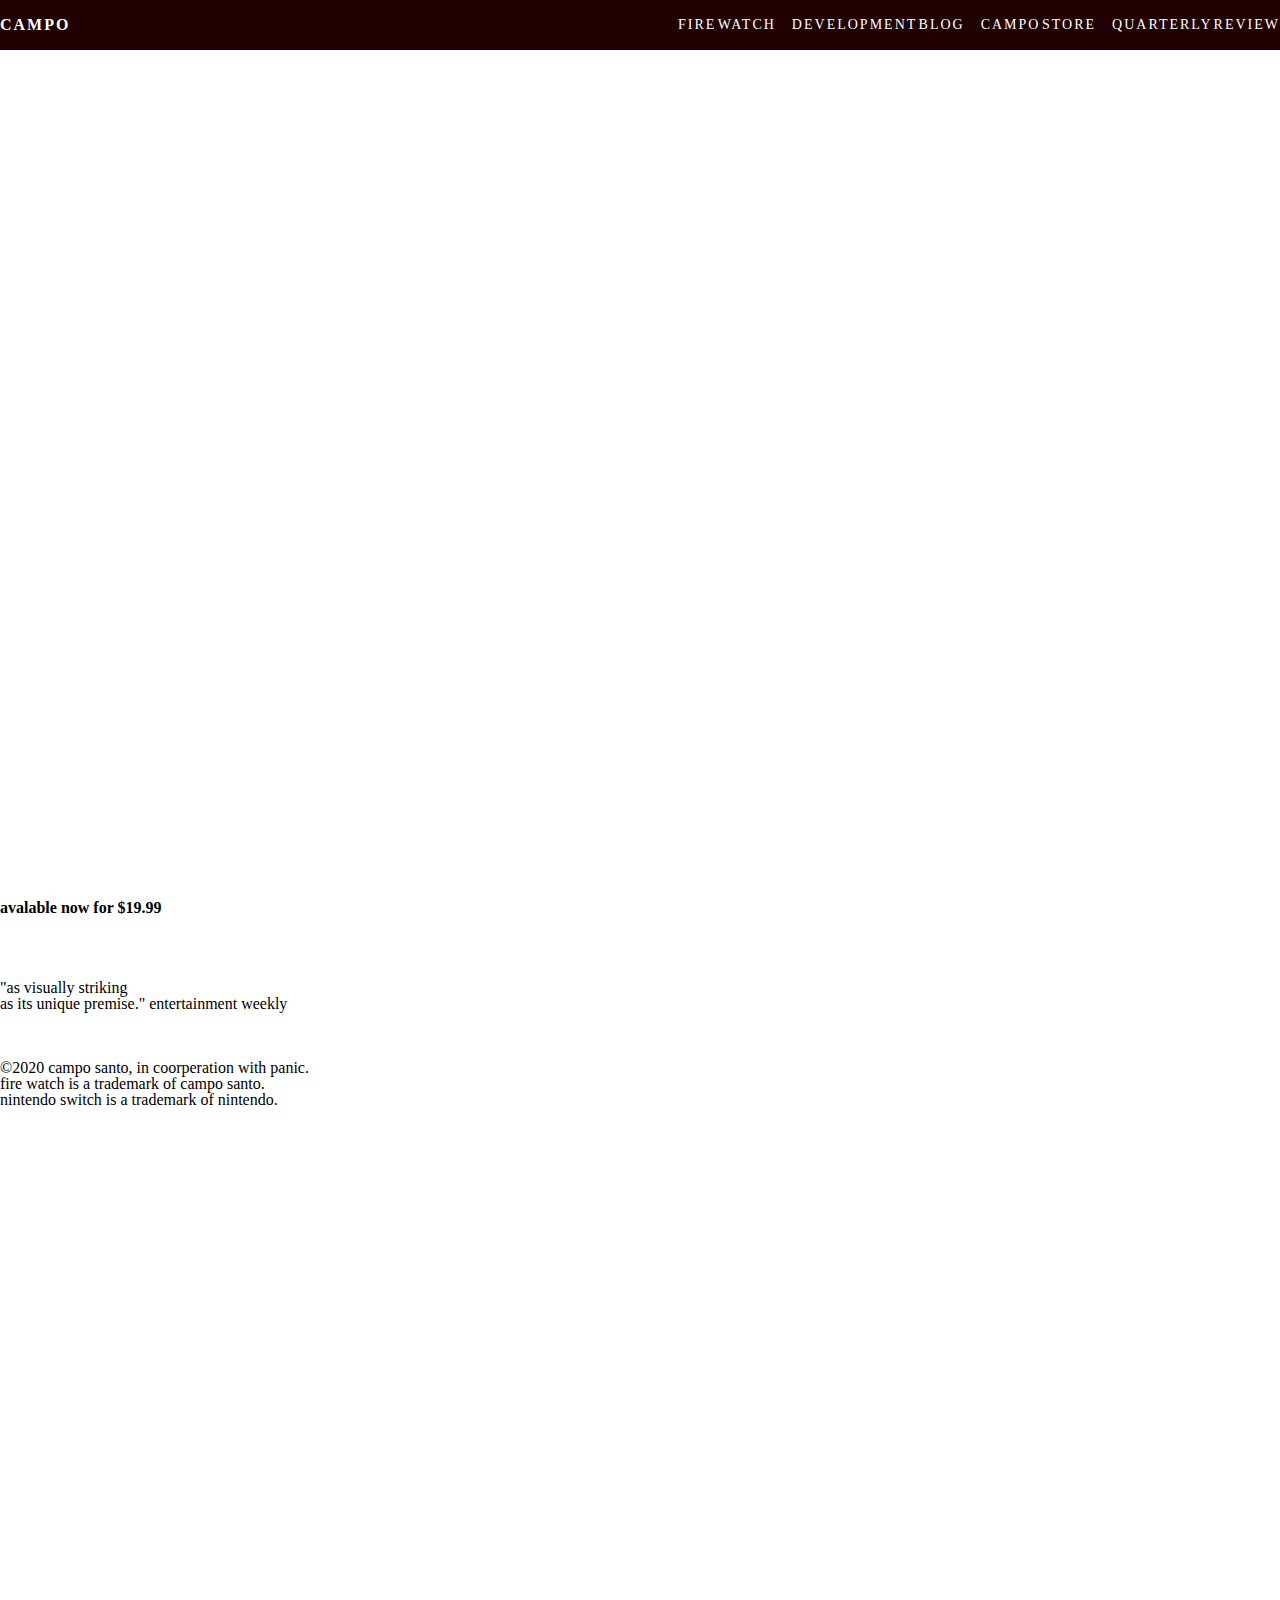
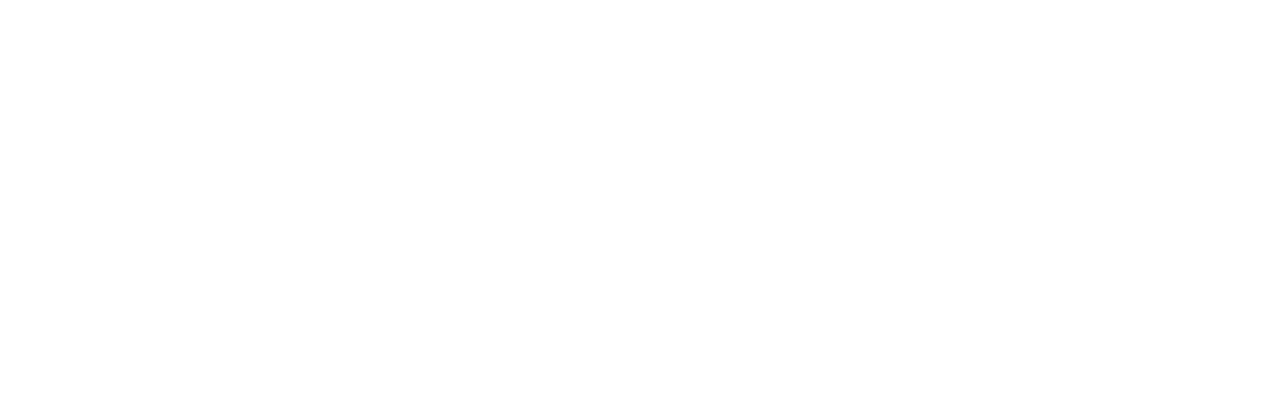
==== html/main.html @ 14230b08 "basic file setting" ====
<!DOCTYPE html>
<html lang="en">
<head>
    <meta charset="UTF-8"/>
    <meta name="viewport" content="width=device-width, initial-scale=1.0"/>
    <link rel="stylesheet" href="../css/base/common.css"/>
    <link rel="stylesheet" href="../css/base/reset.css"/>
    <title>Parallax</title>
</head>
<body>
  <div id="wrap">
    <header id="headBox">
      <h1><a href="./main.html">campo santo</a></h1>
      <nav id="navBox">
        <h2 class="hidden">global navigation</h2>
        <ul>
          <li><a href="#">fire watch</a></li>
          <li><a href="#">development blog</a></li>
          <li><a href="#">campo store</a></li>
          <li><a href="#">quarterly review</a></li>
        </ul>
      </nav>
    </header>
    <main id="main">
    <article id="viewBox">
      <h2 class="hidden">fire watch illust</h2>
      <p class="hidden">(what is fire watch?)</p>
      <!-- parallax 이미지 배치 -->
      <!-- <div class="view1"></div> -->
    </article>
    <article class="links">
      <h2>avalable now for $19.99</h2>
      <ul>
        <li><a href="#">windows max linux</a></li>
        <li><a href="#">nintendo switch</a></li>
        <li><a href="#">playstation 4</a></li>
        <li><a href="#">xbox one</a></li>
      </ul>
    </article>
    <article class="video"></article>
    <article class="game_intro">
      <h5></h5>
      <p class="game_intro_left"></p>
      <p class="game_intro_right"></p>
    </article>
    <article class="links">
      <ul>
        <li><a href="#"></a></li>
      </ul>
      <ul>
        <li><a href="#"></a></li>
        <li><a href="#"></a></li>
      </ul>
    </article>
    <article class="screenshots">
      <ul>
        <li><a href="#"></a></li>
        <li><a href="#"></a></li>
        <li><a href="#"></a></li>
        <li><a href="#"></a></li>
      </ul>
    </article>
    <article class="quote">
      <span>"as visually striking <br />
        as its unique premise."</span>
      <span>entertainment weekly</span>
    </article>
  </main>
  <footer id="footer">
    <div class="footer-support">
      <ul>
        <li><a href="#">tech support</a></li>
        <li><a href="#">streaming & let's plays</a></li>
      </ul>
    </div>
    <div class="footer-language">
      <a href="#">日本語に関する情報</a>
    </div>
    <p>©2020 campo santo, in coorperation with panic. <br/>
      fire watch is a trademark of campo santo. <br />
      nintendo switch is a trademark of nintendo.</p>
    <ul>
      <li><a href="#"></a></li>
      <li><a href="#"></a></li>
    </ul>
  </footer>
  </div>
<!-- <div id="wrap">
    <header id="headBox">
      <h1><a href="./parallax.html">fire watch</a></h1>
      <nav id="navBox">
        <h2 class="hidden">global navigation</h2>
        <ul>
          <li><a href="#">fire watch</a></li>
          <li><a href="#">development blog</a></li>
          <li><a href="#">campo store</a></li>
          <li><a href="#">quarterly review</a></li>
        </ul>
      </nav>
    </header>
    <article id="viewBox">
      <h2 class="hidden">fire watch</h2>
      <p class="hidden">description of fire watch</p>
       parallax이미지 배치 
      <div class="view_1"></div>
      <div class="view_2"></div>
      <div class="view_3"></div>
      <div class="view_4"></div>
      <div class="view_5"></div>
      <div class="view_6"></div>
      <div class="view_7"></div>
      <div class="view_8"></div>
      <div class="view_9"></div>
    </article>
    <article id="gameNarrBox">
      <h2>description of the game</h2>
      <div class="no_data"></div>
    </article>
    <article id="sampleBox">
      <h2>demo img</h2>
      <ul class="hidden_wrap">
        <li><a href="#"><span>description of the game img 1</span></a></li>
        <li><a href="#"><span>description of the game img 2</span></a></li>
        <li><a href="#"><span>description of the game img 3</span></a></li>
        <li><a href="#"><span>description of the game img 4</span></a></li>
      </ul>
    </article>
    <footer id="footBox">
      <h2>game infomation</h2>
      <p>©2020 CAMPO SANTO, IN COOPERATION WITH PANIC.<br />
        FIREWATCH IS A TRADEMARK OF CAMPO SANTO.<br />      
        NINTENDO SWITCH IS A TRADEMARK OF NINTENDO.</p>
    </footer>
  </div> -->
  
    <!-- script -->
    <script src="../js/main.js"></script>
</body>
</html>
---- css/base/common.css ----
/* common */
.hidden {
    display: block;
    width: 0;
    height: 0;
    overflow: hidden;
}

a {
    display: block;
}

#wrap {
    width: 100%;
    height: auto;
    min-height: 125rem;
}

#headBox {
    width: 100%;
    height: 50px;
    position: absolute;
    top: 0;
    left: 0;
    background-color: #210002;
    line-height: 3.125rem;
    text-transform: uppercase;
    letter-spacing: 0.125rem;
    word-spacing: -0.25rem;
}

h1 {
    width: 7rem;
    height: 100%;
    float: left;
    background-color: #fa0;
    overflow: hidden;
    font-size: 0.875rem;
}

#navBox {
    float: right;
    width: auto;
    height: 100%;
}

#navBox > ul {
    width: auto;
    min-width: 25rem;
    height: 100%;
    font-size: 14px;
}

#navBox > ul > li {
    float: left;
    width: auto;
    height: 100%;
}

#navBox > ul > li:not(:first-child) {
    margin-left: 1rem;
}

#navBox a {
    width: auto;
    height: 100%;
}


#viewBox {
    width: 100%;
    height: 100vh;
    min-height: 500px;
    position: relative;
}

@media screen and (max-width: 599px) {
    #viewBox {
        background-image: url("../img/keyart-mobile.jpg");
        background-position: 50% 0;
        background-repeat: no-repeat;
        background-size: cover;
    }

    #viewBox > div {
        display: none;
    }

};
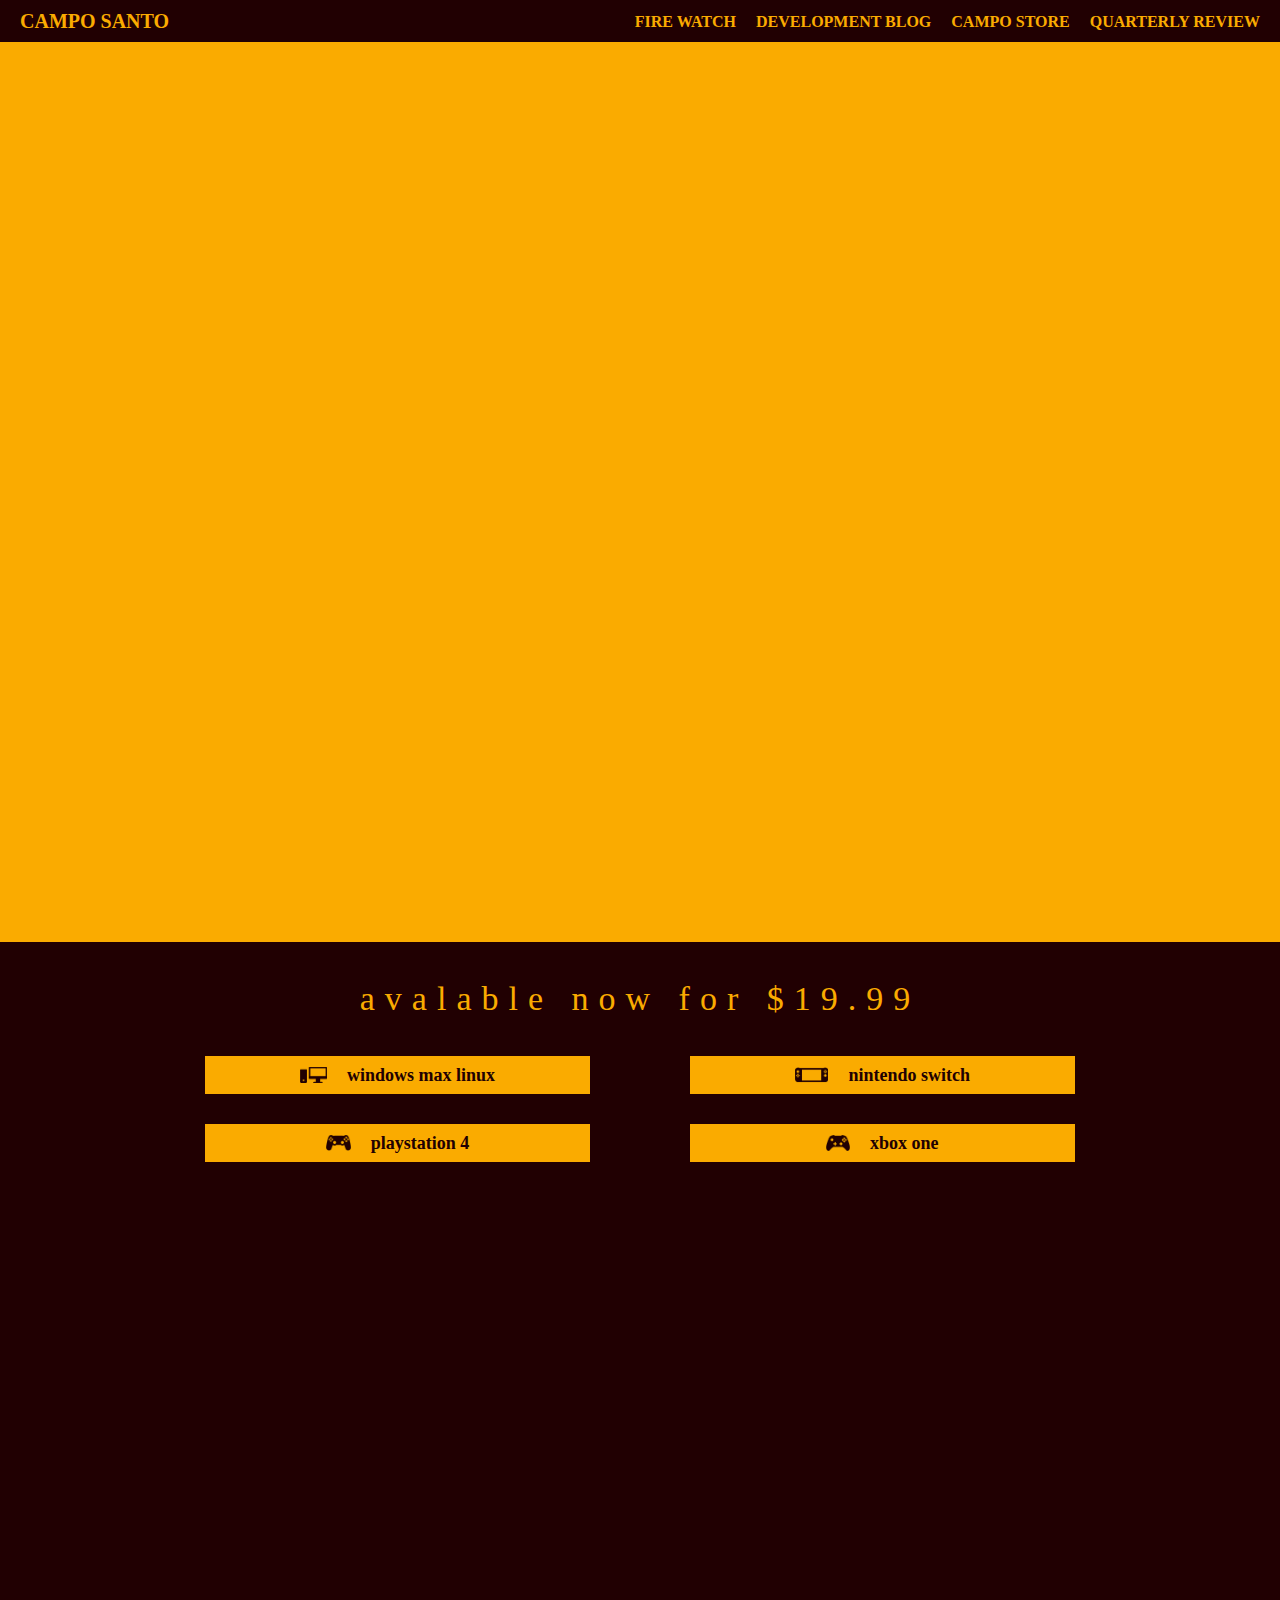
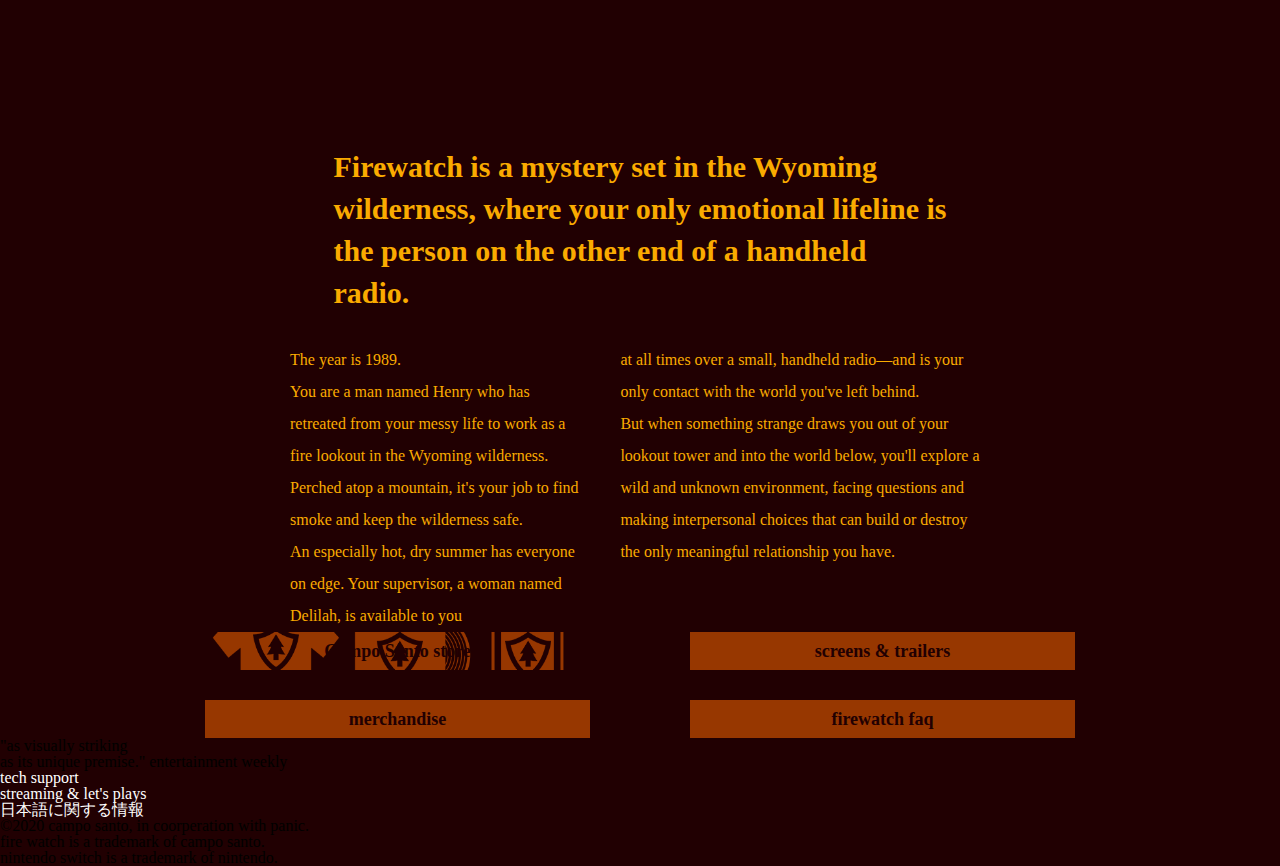
==== commit 126ab1c8: "main pc css" ====
--- a/html/main.html
+++ b/html/main.html
@@ -13,7 +13,7 @@
       <h1><a href="./main.html">campo santo</a></h1>
       <nav id="navBox">
         <h2 class="hidden">global navigation</h2>
-        <ul>
+        <ul class="navBox-menu">
           <li><a href="#">fire watch</a></li>
           <li><a href="#">development blog</a></li>
           <li><a href="#">campo store</a></li>
@@ -22,35 +22,52 @@
       </nav>
     </header>
     <main id="main">
-    <article id="viewBox">
+    <article class="viewBox">
       <h2 class="hidden">fire watch illust</h2>
       <p class="hidden">(what is fire watch?)</p>
       <!-- parallax 이미지 배치 -->
-      <!-- <div class="view1"></div> -->
+      <!-- <div class="viewBox__img"></div> -->
     </article>
     <article class="links">
       <h2>avalable now for $19.99</h2>
-      <ul>
-        <li><a href="#">windows max linux</a></li>
-        <li><a href="#">nintendo switch</a></li>
-        <li><a href="#">playstation 4</a></li>
-        <li><a href="#">xbox one</a></li>
+      <div class="links-inner">
+      <ul class="links-inner__box">
+        <li><a href="#"><span><img src="../img/buyicon_pc.png">windows max linux</span></a></li>
+        <li><a href="#"><span><img src="../img/buyicon_ps4.png">playstation 4</span></a></li>
       </ul>
+        <ul class="links-inner__box">
+          <li><a href="#"><span><img src="../img/buyicon_switch.png">nintendo switch</span></a></li>
+        <li><a href="#"><span><img src="../img/buyicon_xbone.png">xbox one</span></a></li>
+        </ul>
+</div>
     </article>
-    <article class="video"></article>
+    <article class="video">
+      <div class="video__video">
+        <iframe width="900" height="506" src="https://www.youtube.com/embed/T-qmLZfMvKU" frameborder="0" allow="accelerometer; autoplay; clipboard-write; encrypted-media; gyroscope; picture-in-picture" allowfullscreen></iframe>
+      </div>
+    </article>
     <article class="game_intro">
       <h5></h5>
+      <div class="game_intro__text">
       <p class="game_intro_left"></p>
       <p class="game_intro_right"></p>
+    </div>
     </article>
     <article class="links">
-      <ul>
-        <li><a href="#"></a></li>
+      <div class="links-inner">
+      <ul  class="links-inner__box icon">
+        <li>
+          <a href="#">Campo Santo store</a>
+        </li>
+        <li>
+          <a href="#">merchandise</a>
+        </li>
       </ul>
-      <ul>
-        <li><a href="#"></a></li>
-        <li><a href="#"></a></li>
+      <ul class="links-inner__box icon">
+        <li><a href="#">screens & trailers</a></li>
+        <li><a href="#">firewatch faq</a></li>
       </ul>
+    </div>
     </article>
     <article class="screenshots">
       <ul>
@@ -85,54 +102,6 @@
     </ul>
   </footer>
   </div>
-<!-- <div id="wrap">
-    <header id="headBox">
-      <h1><a href="./parallax.html">fire watch</a></h1>
-      <nav id="navBox">
-        <h2 class="hidden">global navigation</h2>
-        <ul>
-          <li><a href="#">fire watch</a></li>
-          <li><a href="#">development blog</a></li>
-          <li><a href="#">campo store</a></li>
-          <li><a href="#">quarterly review</a></li>
-        </ul>
-      </nav>
-    </header>
-    <article id="viewBox">
-      <h2 class="hidden">fire watch</h2>
-      <p class="hidden">description of fire watch</p>
-       parallax이미지 배치 
-      <div class="view_1"></div>
-      <div class="view_2"></div>
-      <div class="view_3"></div>
-      <div class="view_4"></div>
-      <div class="view_5"></div>
-      <div class="view_6"></div>
-      <div class="view_7"></div>
-      <div class="view_8"></div>
-      <div class="view_9"></div>
-    </article>
-    <article id="gameNarrBox">
-      <h2>description of the game</h2>
-      <div class="no_data"></div>
-    </article>
-    <article id="sampleBox">
-      <h2>demo img</h2>
-      <ul class="hidden_wrap">
-        <li><a href="#"><span>description of the game img 1</span></a></li>
-        <li><a href="#"><span>description of the game img 2</span></a></li>
-        <li><a href="#"><span>description of the game img 3</span></a></li>
-        <li><a href="#"><span>description of the game img 4</span></a></li>
-      </ul>
-    </article>
-    <footer id="footBox">
-      <h2>game infomation</h2>
-      <p>©2020 CAMPO SANTO, IN COOPERATION WITH PANIC.<br />
-        FIREWATCH IS A TRADEMARK OF CAMPO SANTO.<br />      
-        NINTENDO SWITCH IS A TRADEMARK OF NINTENDO.</p>
-    </footer>
-  </div> -->
-  
     <!-- script -->
     <script src="../js/main.js"></script>
 </body>
--- a/css/base/common.css
+++ b/css/base/common.css
@@ -1,89 +1,97 @@
+@import "../style.css";
+
+:root {
+  /* color */
+  --color-back: #210002;
+  --color-dark-orange: #973700;
+  --color-orange: #a34300;
+  --color-yellow: #faab00;
+}
+
 /* common */
 .hidden {
-    display: block;
-    width: 0;
-    height: 0;
-    overflow: hidden;
+  display: block;
+  width: 0;
+  height: 0;
+  overflow: hidden;
 }
 
 a {
-    display: block;
+  display: block;
+  width: auto;
+  height: auto;
 }
 
 #wrap {
-    width: 100%;
-    height: auto;
-    min-height: 125rem;
+  width: 100%;
+  height: auto;
 }
 
 #headBox {
-    width: 100%;
-    height: 50px;
-    position: absolute;
-    top: 0;
-    left: 0;
-    background-color: #210002;
-    line-height: 3.125rem;
-    text-transform: uppercase;
-    letter-spacing: 0.125rem;
-    word-spacing: -0.25rem;
-}
-
-h1 {
-    width: 7rem;
-    height: 100%;
-    float: left;
-    background-color: #fa0;
-    overflow: hidden;
-    font-size: 0.875rem;
+  width: 100%;
+  height: auto;
+  text-transform: uppercase;
+  position: relative;
 }
 
 #navBox {
-    float: right;
-    width: auto;
-    height: 100%;
+  width: 100%;
+  height: 42px;
+  background-color: var(--color-back);
+  padding: 14px 20px;
+  box-sizing: border-box;
 }
 
-#navBox > ul {
-    width: auto;
-    min-width: 25rem;
-    height: 100%;
-    font-size: 14px;
+#main {
+  width: 100%;
+  height: auto;
+  background-color: var(--color-back);
 }
 
-#navBox > ul > li {
-    float: left;
-    width: auto;
-    height: 100%;
+.viewBox {
+  position: relative;
+  overflow: hidden;
+  width: 100%;
+  height: 100vh;
+  background-color: var(--color-yellow);
 }
 
-#navBox > ul > li:not(:first-child) {
-    margin-left: 1rem;
+.links {
+  width: 100%;
+  height: auto;
 }
 
-#navBox a {
-    width: auto;
-    height: 100%;
+.video {
+  width: 100%;
+  height: auto;
+  margin: 80px auto 120px;
 }
 
+.game_intro {
+  width: 100%;
+  max-width: 700px;
+  margin: 0 auto;
+  height: auto;
+  color: var(--color-yellow);
+  display: flex;
+  flex-direction: column;
+  align-items: center;
 
-#viewBox {
-    width: 100%;
-    height: 100vh;
-    min-height: 500px;
-    position: relative;
+  text-align: left;
 }
 
-@media screen and (max-width: 599px) {
-    #viewBox {
-        background-image: url("../img/keyart-mobile.jpg");
-        background-position: 50% 0;
-        background-repeat: no-repeat;
-        background-size: cover;
-    }
+.screenshots {
+  width: 100%;
+  height: auto;
+}
 
-    #viewBox > div {
-        display: none;
-    }
+.quote {
+  width: 100%;
+  height: auto;
+}
 
-};+#footer {
+  width: 100%;
+  height: auto;
+  background-color: var(--color-back);
+}
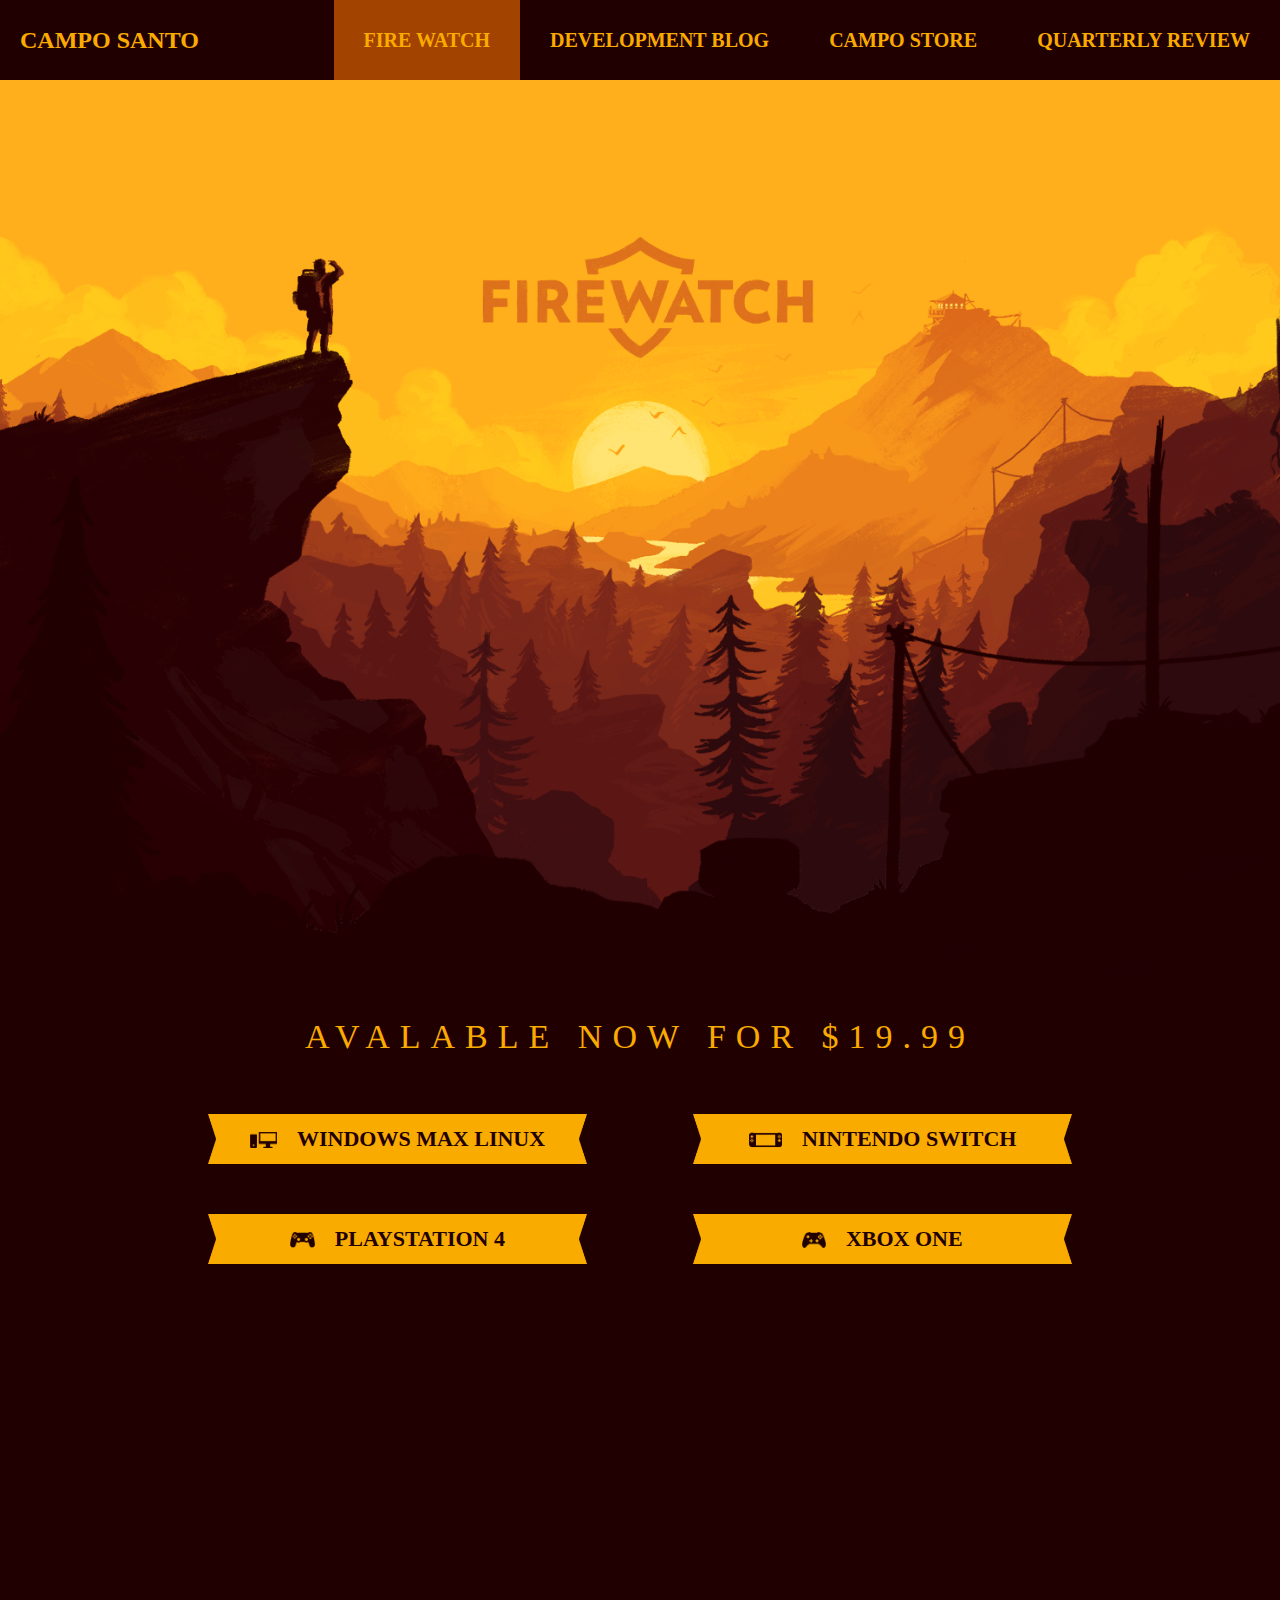
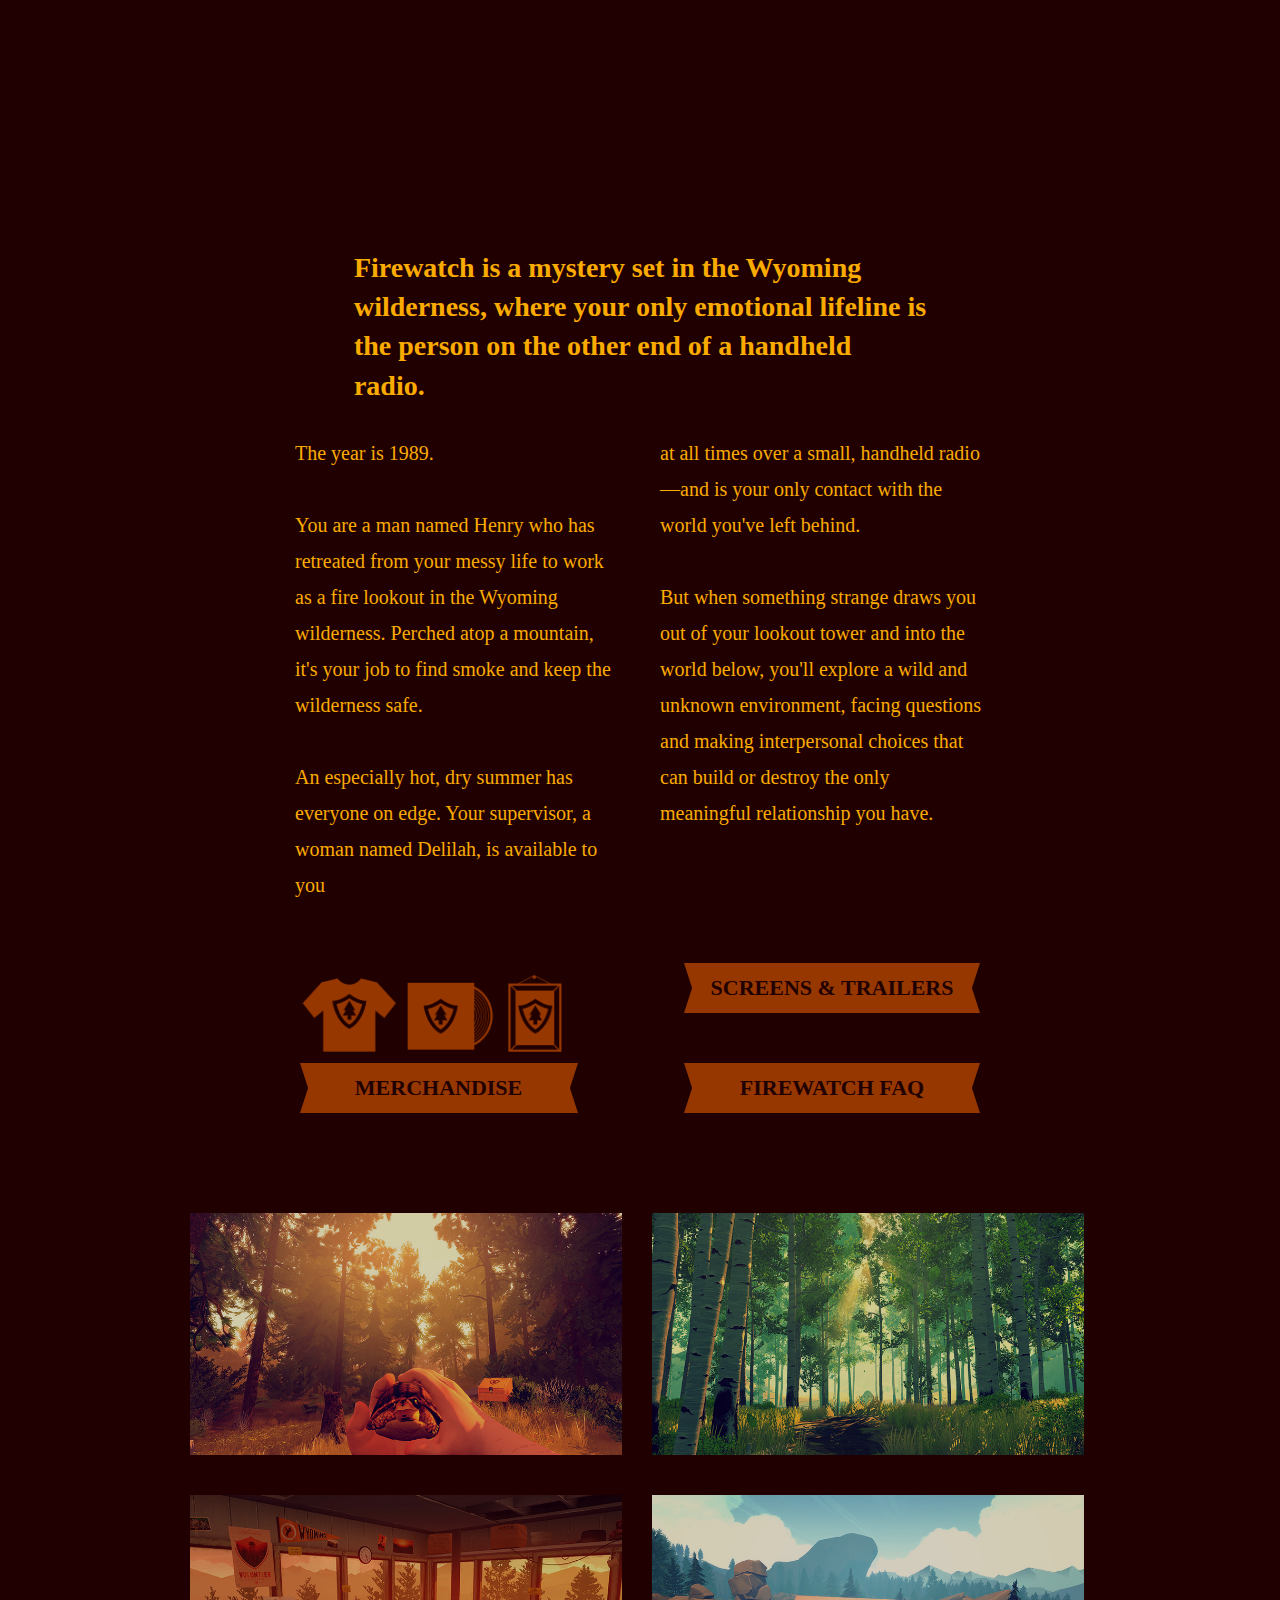
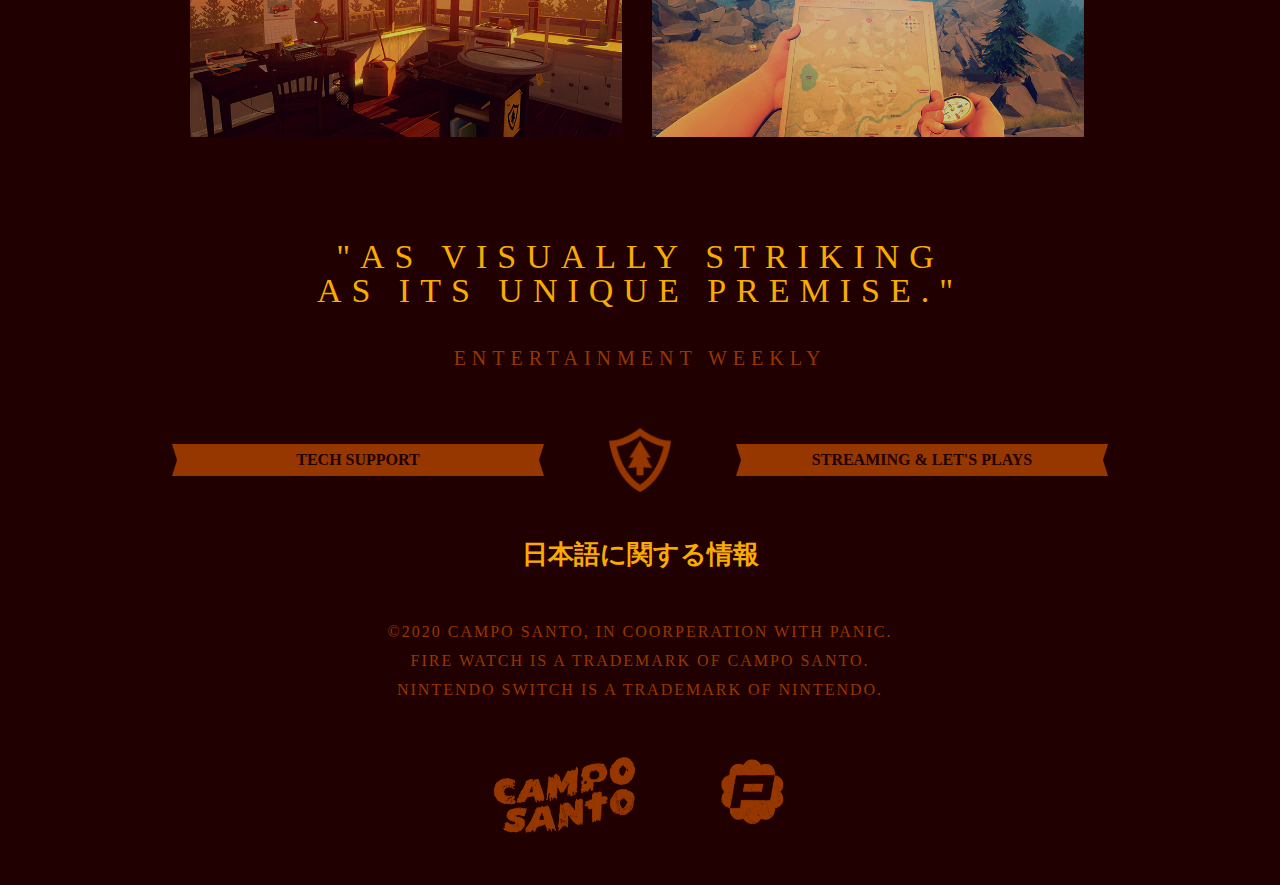
==== commit a312aeca: "finish css styling" ====
--- a/html/main.html
+++ b/html/main.html
@@ -25,8 +25,7 @@
     <article class="viewBox">
       <h2 class="hidden">fire watch illust</h2>
       <p class="hidden">(what is fire watch?)</p>
-      <!-- parallax 이미지 배치 -->
-      <!-- <div class="viewBox__img"></div> -->
+
     </article>
     <article class="links">
       <h2>avalable now for $19.99</h2>
@@ -55,31 +54,27 @@
     </article>
     <article class="links">
       <div class="links-inner">
-      <ul  class="links-inner__box icon">
+      <ul class="icon">
         <li>
-          <a href="#">Campo Santo store</a>
-        </li>
-        <li>
-          <a href="#">merchandise</a>
+          <a href="#">
+            <h3><span class="hidden">Santo store</span></h3>
+            <h4><span>merchandise</span></h4></a>
         </li>
       </ul>
       <ul class="links-inner__box icon">
-        <li><a href="#">screens & trailers</a></li>
-        <li><a href="#">firewatch faq</a></li>
+        <li><a href="#"><h4><span>screens & trailers</span></h4></a></li>
+        <li><a href="#"><h4><span>firewatch faq</span></h4></a></li>
       </ul>
     </div>
+
     </article>
     <article class="screenshots">
       <ul>
-        <li><a href="#"></a></li>
-        <li><a href="#"></a></li>
-        <li><a href="#"></a></li>
-        <li><a href="#"></a></li>
       </ul>
     </article>
     <article class="quote">
-      <span>"as visually striking <br />
-        as its unique premise."</span>
+      <h2>"as visually striking <br />
+        as its unique premise."</h2>
       <span>entertainment weekly</span>
     </article>
   </main>
@@ -97,8 +92,9 @@
       fire watch is a trademark of campo santo. <br />
       nintendo switch is a trademark of nintendo.</p>
     <ul>
-      <li><a href="#"></a></li>
-      <li><a href="#"></a></li>
+      <li><a href="#"><img src="../img/logo_camposanto_transparent.png"/>
+      <span class="hidden">campo santo logo</span></a></li>
+      <li><a href="#"><img src="../img/logo_panic_transparent.png"/> <span class="hidden">panic</span></a></li>
     </ul>
   </footer>
   </div>
--- a/css/base/common.css
+++ b/css/base/common.css
@@ -36,9 +36,8 @@
 
 #navBox {
   width: 100%;
-  height: 42px;
+  height: 80px;
   background-color: var(--color-back);
-  padding: 14px 20px;
   box-sizing: border-box;
 }
 
@@ -52,8 +51,9 @@
   position: relative;
   overflow: hidden;
   width: 100%;
-  height: 100vh;
+  height: 100%;
   background-color: var(--color-yellow);
+  position: relative;
 }
 
 .links {
@@ -68,30 +68,35 @@
 }
 
 .game_intro {
-  width: 100%;
-  max-width: 700px;
+  width: 60%;
   margin: 0 auto;
   height: auto;
   color: var(--color-yellow);
   display: flex;
   flex-direction: column;
   align-items: center;
-
   text-align: left;
 }
 
 .screenshots {
+  max-width: 900px;
+  min-width: 700px;
   width: 100%;
   height: auto;
+  margin: 100px auto;
 }
 
 .quote {
   width: 100%;
   height: auto;
+  text-align: center;
+  text-transform: uppercase;
 }
 
 #footer {
   width: 100%;
   height: auto;
   background-color: var(--color-back);
+  text-align: center;
+  text-transform: uppercase;
 }
